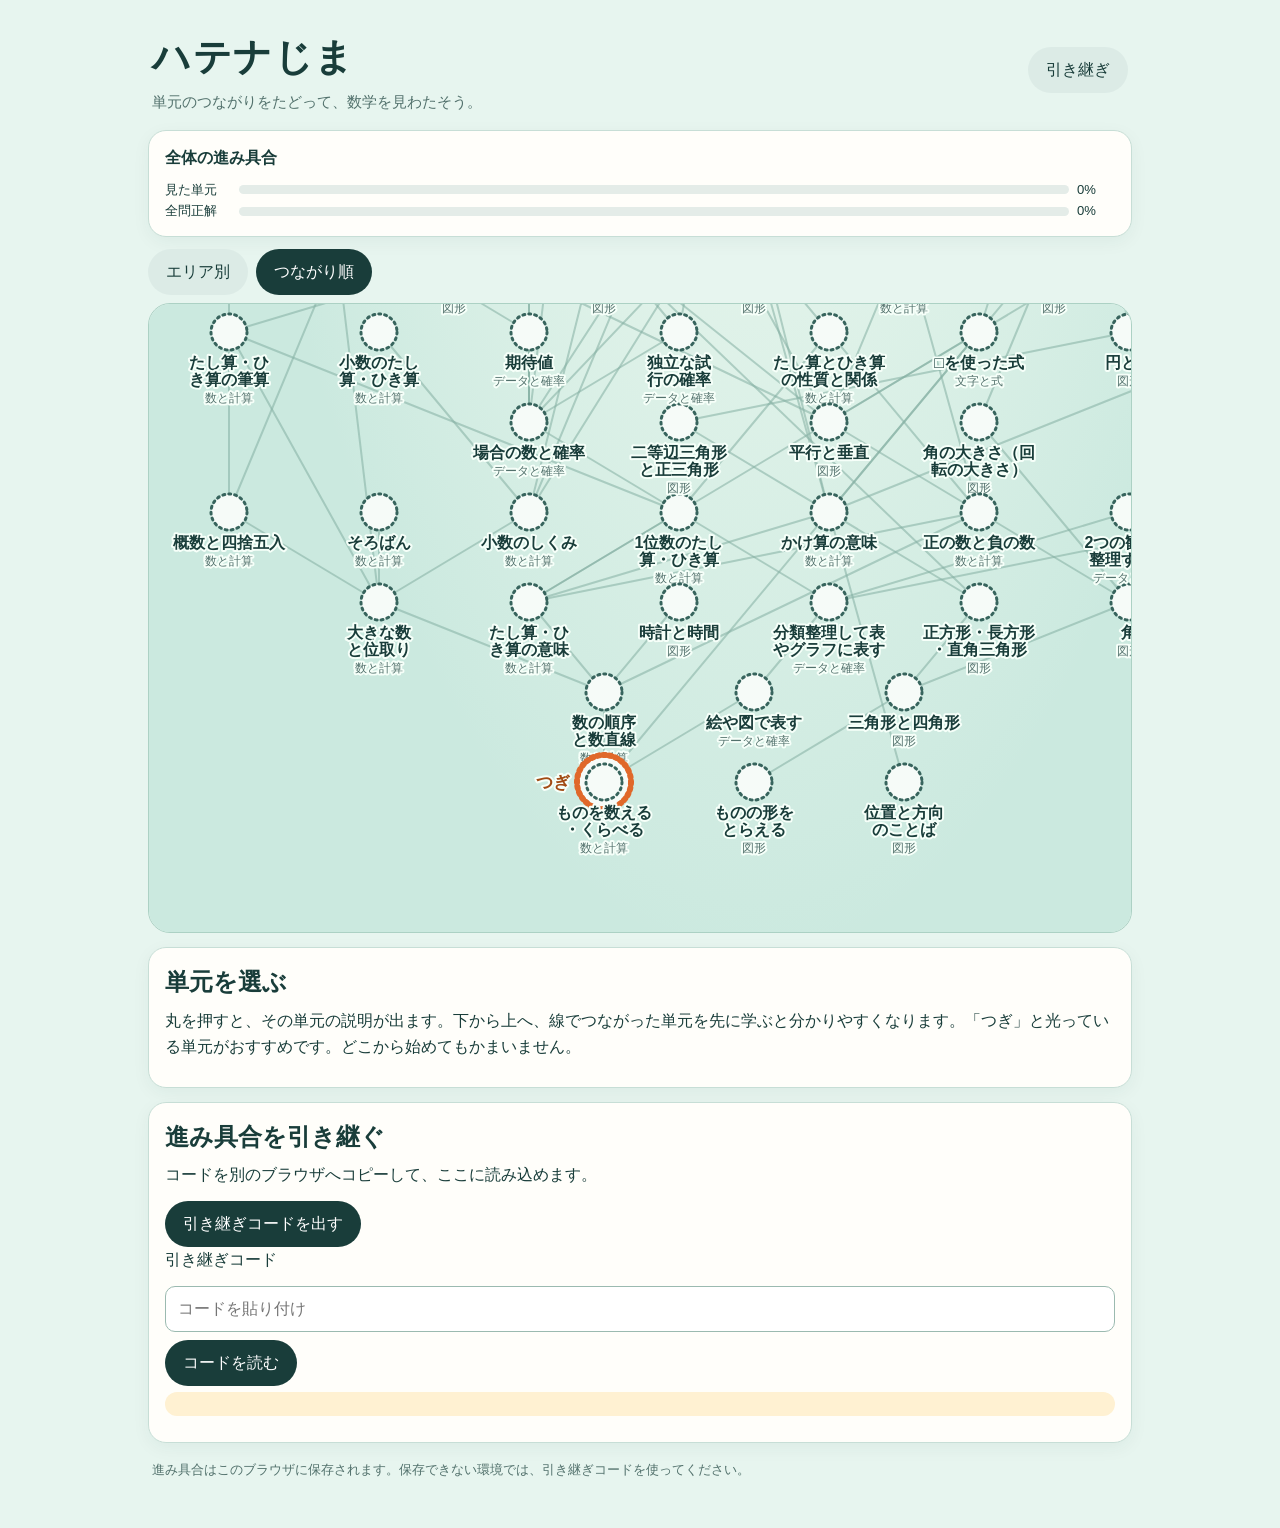
==== index.html @ 0c1618d0 "ハテナじまを公開" ====
<!doctype html>
<html lang="ja">
<head>
  <meta charset="utf-8">
  <meta name="viewport" content="width=device-width, initial-scale=1">
  <meta name="theme-color" content="#d6f0e6">
  <title>ハテナじま</title>
  <script type="module" crossorigin src="./assets/index-DaDZYhR5.js"></script>
  <link rel="stylesheet" crossorigin href="./assets/index-RWI48nO_.css">
</head>
<body>
  <div id="app"></div>
</body>
</html>
---- assets/index-RWI48nO_.css ----
:root{color-scheme:light;--bg: #e7f5ef;--ink: #193d3a;--muted: #52716c;--fog: #aab9b9;--visited: #67b9ae;--gold: #e8b83e;--silver: #aab2bb;--route: #f08b52;--related: #7969bb;--card: #fffefa;--line: #c7ded6}*{box-sizing:border-box}body{margin:0;min-width:320px;background:var(--bg);color:var(--ink);font-family:BIZ UDPGothic,Yu Gothic,sans-serif;line-height:1.65}button,input{font:inherit}button{border:0;border-radius:999px;padding:10px 18px;background:var(--ink);color:#fff;cursor:pointer}button.secondary{background:#dcebe6;color:var(--ink)}button:focus-visible,input:focus-visible,.town:focus-visible{outline:3px solid #ed8c4c;outline-offset:3px}#app{width:min(100%,1040px);margin:0 auto;padding:18px clamp(12px,3vw,28px) 48px}.hero{display:flex;justify-content:space-between;align-items:center;gap:16px;padding:8px 4px 16px}.hero h1{margin:0;font-size:clamp(1.55rem,5vw,2.35rem);letter-spacing:.04em}.hero p{margin:2px 0 0;color:var(--muted);font-size:.92rem}.top-actions{display:flex;gap:8px;flex-wrap:wrap;justify-content:flex-end}.stats{margin-bottom:12px}.area-card,.panel,.quest-card{background:var(--card);border:1px solid var(--line);border-radius:18px;padding:14px 16px;box-shadow:0 5px 18px #193d3a0d}.area-card h2{margin:0 0 7px;font-size:1rem}.stat-row{display:grid;grid-template-columns:66px 1fr 38px;gap:8px;align-items:center;font-size:.82rem}.bar{height:9px;background:#e4ece8;border-radius:8px;overflow:hidden}.bar i{display:block;height:100%;background:var(--visited)}.bar.gold i{background:var(--gold)}.area-bar{display:flex;align-items:center;gap:12px;margin:0 0 8px}.area-bar h2{margin:0;font-size:1.15rem}.map-wrap{max-width:100%;background:#cbe9df;border:1px solid #acd1c4;border-radius:22px;overflow-x:auto;overflow-y:hidden}.map{display:block;width:100%;height:auto;min-height:220px;background:radial-gradient(ellipse at 50% 45%,#e8f6ed 0 38%,transparent 72%)}.map.island-map{min-width:560px}.map.area-map{width:auto;max-width:none}.road{stroke:#84afa2;stroke-width:5;stroke-linecap:round}.road.related{stroke:var(--related);stroke-width:7;stroke-dasharray:3 9}.area-link{stroke-linecap:round;fill:none}.area-link.prereq{stroke:#84afa2;stroke-width:3;opacity:.7}.area-link.related{stroke:var(--related);stroke-width:7;stroke-dasharray:3 9}.gate-link{stroke:#5f8479;stroke-width:2;stroke-dasharray:2 6;stroke-linecap:round}.gate-link.related{stroke:var(--related);stroke-width:4}.gate,.area{cursor:pointer}.grade-label{fill:#37645d;font-size:15px;font-weight:700}.grade-line{stroke:#37645d;stroke-opacity:.25;stroke-width:1.5;stroke-dasharray:6 6}.gate circle{fill:#f6fff9;stroke:#37645d;stroke-width:3;stroke-dasharray:3 4}.gate text{fill:var(--ink);font-size:13px;font-weight:700;text-anchor:middle;paint-order:stroke;stroke:#f6fff9;stroke-width:4px;stroke-linejoin:round}.gate .gate-town{font-weight:400}.gate:hover circle,.gate:focus circle{stroke-width:5}.area:focus-visible,.gate:focus-visible{outline:3px solid #ed8c4c;outline-offset:3px}.area circle{stroke:#37645d;stroke-width:4;fill:#67b9ae;transition:filter .18s}.area.subj-math circle{fill:#8fd0c4}.area.subj-physics circle{fill:#f4cf8a}.area.subj-chemistry circle{fill:#e7a9c6}.area.subj-biology circle{fill:#b6dc8b}.area.subj-earth circle{fill:#c9b79c}.area:hover circle,.area:focus circle{filter:drop-shadow(0 3px 4px #173d3a55);stroke-width:6}.area text{fill:var(--ink);font-weight:700;paint-order:stroke;stroke:#f6fff9;stroke-width:4px;stroke-linejoin:round}.area .subject-char{font-size:32px;stroke:none}.area .area-name{font-size:16px}.area .area-stats{font-size:13px;font-weight:400}.route{stroke:var(--route);stroke-width:11;opacity:.38;stroke-linecap:round}.town{cursor:pointer}.town circle{stroke:#37645d;stroke-width:3;transition:transform .18s,filter .18s;transform-box:fill-box;transform-origin:center}.town:hover circle,.town:focus circle{transform:scale(1.12);filter:drop-shadow(0 3px 3px #173d3a44)}.town.fog circle{fill:#f6fbf8;stroke-dasharray:2 4;stroke-linecap:round}.town.visited circle{fill:var(--visited)}.town.gold circle{fill:var(--gold);stroke-width:5}.town.silver circle{fill:var(--silver);stroke-width:5}.town.coming circle{fill:#e9f1ed;stroke-dasharray:8 5}.town .glyph{font-size:17px;stroke:none;text-anchor:middle}.town text{fill:var(--ink);font-size:16px;font-weight:700;paint-order:stroke;stroke:#f6fff9;stroke-width:4px;stroke-linejoin:round}.panel{margin-top:14px}.panel h2,.quest-card h2{margin:0 0 6px}.panel p{margin:6px 0 12px}.panel-actions{display:flex;flex-wrap:wrap;gap:8px;margin-top:12px}.question{margin:12px 0;padding:12px;border-radius:14px;background:#f0f7f3}.question label{display:block;font-weight:700;margin-bottom:8px}.question input[type=text],.transfer-input{width:100%;border:1px solid #9bbab0;border-radius:10px;padding:9px 12px;background:#fff;color:var(--ink)}.choice-list{display:grid;gap:7px}.choice-list label{display:flex;gap:8px;align-items:center;font-weight:400}.notice{padding:12px 14px;border-radius:12px;background:#fff1d2;color:#674b16}.quest-card{margin-top:14px}.quest-story{color:var(--muted)}.code-output{overflow-wrap:anywhere;padding:10px;background:#edf4f0;border-radius:10px;font-family:ui-monospace,monospace}.qr{display:block;width:min(220px,100%);height:auto;margin-top:10px}.footer{margin:16px 4px 0;color:var(--muted);font-size:.8rem}@media(max-width:520px){#app{padding-top:12px}.hero{align-items:flex-start;flex-direction:column}.top-actions{justify-content:flex-start}.top-actions button{padding:8px 13px;font-size:.9rem}.map-wrap{border-radius:14px}.town text{font-size:14px}}.view-switch{display:flex;gap:8px;margin:0 0 8px}.view-switch button.active{background:var(--ink);color:#fff}.flow-wrap{max-height:70vh;overflow-y:auto}.flow-road{stroke-width:2;opacity:.55}.town text.flow-area{font-size:12px;font-weight:400;fill:var(--muted)}.town .next-ring{fill:#ffe3cf;stroke:#e0682a;stroke-width:6;stroke-dasharray:none;animation:next-pulse 1.6s ease-in-out infinite}.town text.next-tag{fill:#a24b14;font-size:17px;font-weight:700}@keyframes next-pulse{50%{stroke-opacity:.55}}@media(prefers-reduced-motion:reduce){.town .next-ring{animation:none}}
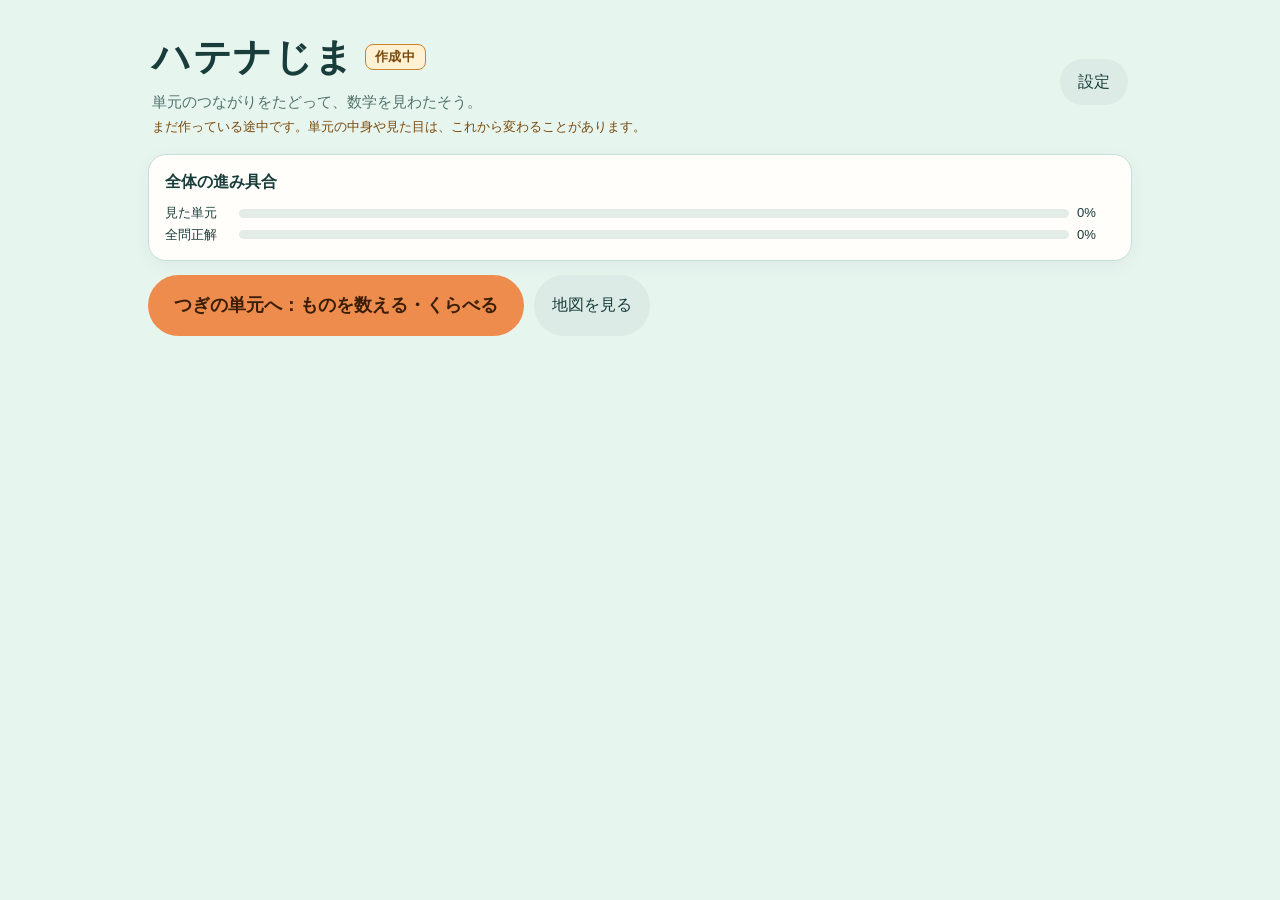
==== commit fa4043f8: "作成中の札・地図の拡大縮小・画面分割・ふりがな、検索向けの題名・紹介文・robots.txt・sitemap.xml" ====
--- a/index.html
+++ b/index.html
@@ -4,11 +4,17 @@
   <meta charset="utf-8">
   <meta name="viewport" content="width=device-width, initial-scale=1">
   <meta name="theme-color" content="#d6f0e6">
-  <title>ハテナじま</title>
-  <script type="module" crossorigin src="./assets/index-DaDZYhR5.js"></script>
-  <link rel="stylesheet" crossorigin href="./assets/index-RWI48nO_.css">
+  <title>ハテナじま（はてなじま）｜算数・数学のつながりをたどる無料の地図</title>
+  <meta name="description" content="ハテナじま（はてなじま）は、小学校の算数から高校数学まで約200の単元を、前に学ぶ単元とのつながりでたどれる無料の学習サイトです。どこからでも始められ、各単元に確かめ問題があります。作成中です。">
+  <meta property="og:title" content="ハテナじま（はてなじま）">
+  <meta property="og:description" content="算数・数学の単元を、つながりをたどって学べる無料の地図。作成中。">
+  <meta property="og:type" content="website">
+  <meta property="og:url" content="https://hatena-jima.github.io/">
+  <link rel="canonical" href="https://hatena-jima.github.io/">
+  <script type="module" crossorigin src="./assets/index-BgU4oVaF.js"></script>
+  <link rel="stylesheet" crossorigin href="./assets/index-Be_sZf2M.css">
 </head>
 <body>
-  <div id="app"></div>
+  <div id="app"><noscript><h1>ハテナじま（はてなじま）</h1><p>小学校の算数から高校数学までの単元を、つながりをたどって学べる無料の学習サイトです。見るにはJavaScriptを有効にしてください。</p></noscript></div>
 </body>
 </html>
--- a/assets/index-Be_sZf2M.css
+++ b/assets/index-Be_sZf2M.css
@@ -0,0 +1 @@
+:root{color-scheme:light;--bg: #e7f5ef;--ink: #193d3a;--muted: #52716c;--fog: #aab9b9;--visited: #67b9ae;--gold: #e8b83e;--silver: #aab2bb;--route: #f08b52;--related: #7969bb;--card: #fffefa;--line: #c7ded6}*{box-sizing:border-box}body{margin:0;min-width:320px;background:var(--bg);color:var(--ink);font-family:BIZ UDPGothic,Yu Gothic,sans-serif;line-height:1.65}button,input{font:inherit}button{border:0;border-radius:999px;padding:10px 18px;background:var(--ink);color:#fff;cursor:pointer}button.secondary{background:#dcebe6;color:var(--ink)}button:focus-visible,input:focus-visible,.town:focus-visible{outline:3px solid #ed8c4c;outline-offset:3px}#app{width:min(100%,1040px);margin:0 auto;padding:18px clamp(12px,3vw,28px) 48px}.hero{display:flex;justify-content:space-between;align-items:center;gap:16px;padding:8px 4px 16px}.hero h1{margin:0;font-size:clamp(1.55rem,5vw,2.35rem);letter-spacing:.04em}.hero p{margin:2px 0 0;color:var(--muted);font-size:.92rem}.top-actions{display:flex;gap:8px;flex-wrap:wrap;justify-content:flex-end}.stats{margin-bottom:12px}.area-card,.panel,.quest-card{background:var(--card);border:1px solid var(--line);border-radius:18px;padding:14px 16px;box-shadow:0 5px 18px #193d3a0d}.area-card h2{margin:0 0 7px;font-size:1rem}.stat-row{display:grid;grid-template-columns:66px 1fr 38px;gap:8px;align-items:center;font-size:.82rem}.bar{height:9px;background:#e4ece8;border-radius:8px;overflow:hidden}.bar i{display:block;height:100%;background:var(--visited)}.bar.gold i{background:var(--gold)}.area-bar{display:flex;align-items:center;gap:12px;margin:0 0 8px}.area-bar h2{margin:0;font-size:1.15rem}.map-wrap{max-width:100%;background:#cbe9df;border:1px solid #acd1c4;border-radius:22px;overflow-x:auto;overflow-y:hidden}.map{display:block;width:100%;height:auto;min-height:220px;background:radial-gradient(ellipse at 50% 45%,#e8f6ed 0 38%,transparent 72%)}.map.island-map{min-width:560px}.map.area-map{width:auto;max-width:none}.road{stroke:#84afa2;stroke-width:5;stroke-linecap:round}.road.related{stroke:var(--related);stroke-width:7;stroke-dasharray:3 9}.area-link{stroke-linecap:round;fill:none}.area-link.prereq{stroke:#84afa2;stroke-width:3;opacity:.7}.area-link.related{stroke:var(--related);stroke-width:7;stroke-dasharray:3 9}.gate-link{stroke:#5f8479;stroke-width:2;stroke-dasharray:2 6;stroke-linecap:round}.gate-link.related{stroke:var(--related);stroke-width:4}.gate,.area{cursor:pointer}.grade-label{fill:#37645d;font-size:15px;font-weight:700}.grade-line{stroke:#37645d;stroke-opacity:.25;stroke-width:1.5;stroke-dasharray:6 6}.gate circle{fill:#f6fff9;stroke:#37645d;stroke-width:3;stroke-dasharray:3 4}.gate text{fill:var(--ink);font-size:13px;font-weight:700;text-anchor:middle;paint-order:stroke;stroke:#f6fff9;stroke-width:4px;stroke-linejoin:round}.gate .gate-town{font-weight:400}.gate:hover circle,.gate:focus circle{stroke-width:5}.area:focus-visible,.gate:focus-visible{outline:3px solid #ed8c4c;outline-offset:3px}.area circle{stroke:#37645d;stroke-width:4;fill:#67b9ae;transition:filter .18s}.area.subj-math circle{fill:#8fd0c4}.area.subj-physics circle{fill:#f4cf8a}.area.subj-chemistry circle{fill:#e7a9c6}.area.subj-biology circle{fill:#b6dc8b}.area.subj-earth circle{fill:#c9b79c}.area:hover circle,.area:focus circle{filter:drop-shadow(0 3px 4px #173d3a55);stroke-width:6}.area text{fill:var(--ink);font-weight:700;paint-order:stroke;stroke:#f6fff9;stroke-width:4px;stroke-linejoin:round}.area .subject-char{font-size:32px;stroke:none}.area .area-name{font-size:16px}.area .area-stats{font-size:13px;font-weight:400}.route{stroke:var(--route);stroke-width:11;opacity:.38;stroke-linecap:round}.town{cursor:pointer}.town circle{stroke:#37645d;stroke-width:3;transition:transform .18s,filter .18s;transform-box:fill-box;transform-origin:center}.town:hover circle,.town:focus circle{transform:scale(1.12);filter:drop-shadow(0 3px 3px #173d3a44)}.town.fog circle{fill:#f6fbf8;stroke-dasharray:2 4;stroke-linecap:round}.town.visited circle{fill:var(--visited)}.town.gold circle{fill:var(--gold);stroke-width:5}.town.silver circle{fill:var(--silver);stroke-width:5}.town.coming circle{fill:#e9f1ed;stroke-dasharray:8 5}.town .glyph{font-size:17px;stroke:none;text-anchor:middle}.town text{fill:var(--ink);font-size:16px;font-weight:700;paint-order:stroke;stroke:#f6fff9;stroke-width:4px;stroke-linejoin:round}.panel{margin-top:14px}.panel h2,.quest-card h2{margin:0 0 6px}.panel p{margin:6px 0 12px}.panel-actions{display:flex;flex-wrap:wrap;gap:8px;margin-top:12px}.question{margin:12px 0;padding:12px;border-radius:14px;background:#f0f7f3}.question label{display:block;font-weight:700;margin-bottom:8px}.question input[type=text],.transfer-input{width:100%;border:1px solid #9bbab0;border-radius:10px;padding:9px 12px;background:#fff;color:var(--ink)}.choice-list{display:grid;gap:7px}.choice-list label{display:flex;gap:8px;align-items:center;font-weight:400}.notice{padding:12px 14px;border-radius:12px;background:#fff1d2;color:#674b16}.quest-card{margin-top:14px}.quest-story{color:var(--muted)}.code-output{overflow-wrap:anywhere;padding:10px;background:#edf4f0;border-radius:10px;font-family:ui-monospace,monospace}.qr{display:block;width:min(220px,100%);height:auto;margin-top:10px}.footer{margin:16px 4px 0;color:var(--muted);font-size:.8rem}@media(max-width:520px){#app{padding-top:12px}.hero{align-items:flex-start;flex-direction:column}.top-actions{justify-content:flex-start}.top-actions button{padding:8px 13px;font-size:.9rem}.map-wrap{border-radius:14px}.town text{font-size:14px}}.view-switch{display:flex;gap:8px;margin:0 0 8px}.view-switch button.active{background:var(--ink);color:#fff}.flow-wrap{max-height:70vh;overflow-y:auto}.flow-road{stroke-width:2;opacity:.55}.town text.flow-area{font-size:12px;font-weight:400;fill:var(--muted)}.town .next-ring{fill:#ffe3cf;stroke:#e0682a;stroke-width:6;stroke-dasharray:none;animation:next-pulse 1.6s ease-in-out infinite}.town text.next-tag{fill:#a24b14;font-size:17px;font-weight:700}@keyframes next-pulse{50%{stroke-opacity:.55}}@media(prefers-reduced-motion:reduce){.town .next-ring{animation:none}}.hero h1{display:flex;align-items:center;flex-wrap:wrap;gap:4px 10px}.wip-badge{font-size:.8rem;font-weight:700;letter-spacing:.06em;padding:1px 9px;border:1.5px solid #c9822d;border-radius:8px;background:#fff1d2;color:#7a4a0c}.hero p.wip-note{font-size:.82rem;color:#7a4a0c}.map-frame{position:relative}.map-wrap{touch-action:pan-x pan-y}.map-wrap.zoomed{overflow:auto;max-height:70vh}.zoom-controls{position:absolute;top:8px;right:8px;display:flex;gap:4px;z-index:2}.zoom-controls button{padding:4px 10px;font-size:.85rem;border:1px solid #9bbab0;box-shadow:0 2px 6px #193d3a22}.screen-bar{display:flex;gap:8px;padding:4px 0 10px}.screen-title{margin:0 0 8px;font-size:1.35rem}.screen-title:empty{display:none}.home-actions{display:flex;flex-wrap:wrap;gap:10px;margin:14px 0}.next-button{font-size:1.1rem;font-weight:700;padding:16px 26px;background:#ed8c4c;color:#3a1d05}.map-help{color:var(--muted);font-size:.9rem;margin:10px 2px}[data-screen-heading]:focus{outline:none}.town-content rt{font-size:.55em}.town-content ruby,.question ruby{ruby-position:over}.town-content :is(p,li,h3,td,th,blockquote):has(ruby),.question:has(ruby),.town-panel h2:has(ruby){line-height:2.2}
